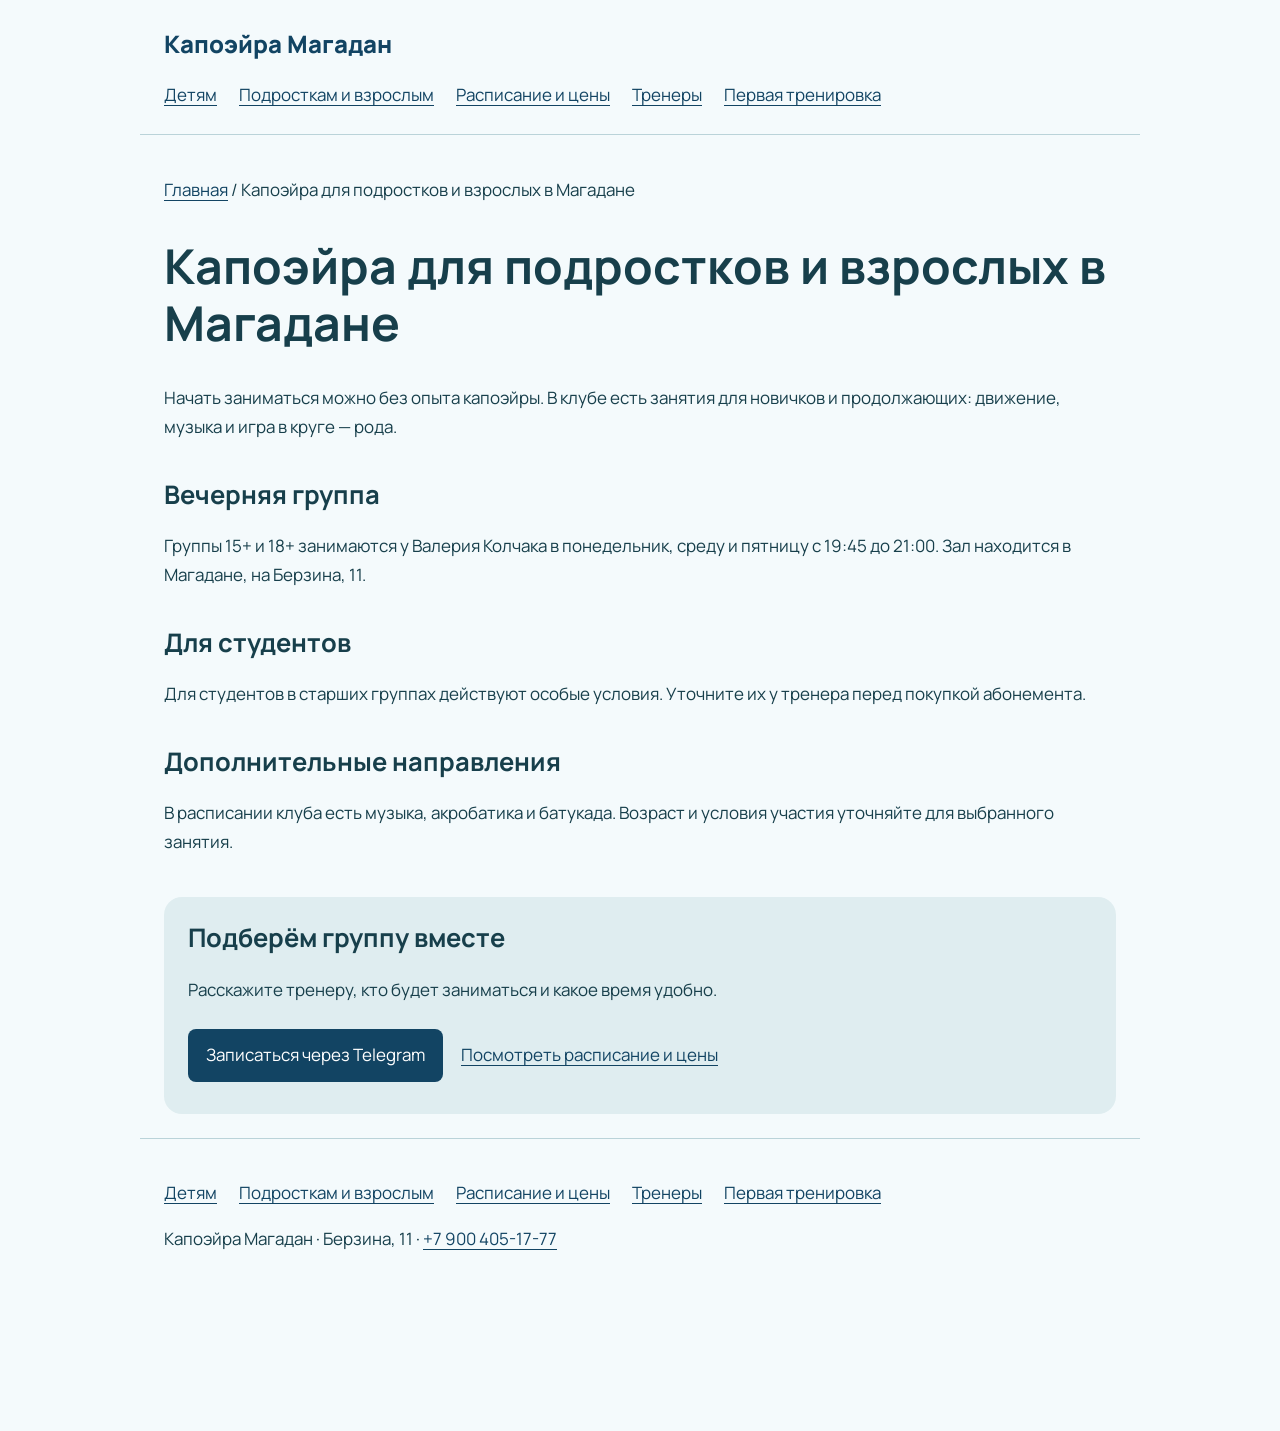
==== adults.html @ 8d90a92f "Add accessible club pages and search metadata" ====
<!doctype html><html lang="ru"><head><meta charset="utf-8"><meta name="viewport" content="width=device-width,initial-scale=1"><title>Капоэйра для подростков и взрослых в Магадане</title><meta name="description" content="Группы 15+ и 18+, занятия для новичков и продолжающих. Расписание и особые условия для студентов."><link rel="canonical" href="https://capoeira49.ru/adults.html"><meta property="og:type" content="website"><meta property="og:title" content="Капоэйра для подростков и взрослых в Магадане"><meta property="og:description" content="Группы 15+ и 18+, занятия для новичков и продолжающих. Расписание и особые условия для студентов."><meta property="og:url" content="https://capoeira49.ru/adults.html"><meta property="og:image" content="https://capoeira49.ru/assets/poster.jpg"><link rel="icon" href="/assets/logo.jpg"><link rel="stylesheet" href="/seo-pages.css"><script type="application/ld+json">[{"@context":"https://schema.org","@type":"SportsActivityLocation","@id":"https://capoeira49.ru/#club","name":"Капоэйра Магадан","url":"https://capoeira49.ru/","telephone":["+79004051777","+79140317853"],"address":{"@type":"PostalAddress","streetAddress":"ул. Берзина, 11","addressLocality":"Магадан","addressCountry":"RU"},"sameAs":["https://t.me/capoeira_magadan"]},{"@context":"https://schema.org","@type":"BreadcrumbList","itemListElement":[{"@type":"ListItem","position":1,"name":"Капоэйра Магадан","item":"https://capoeira49.ru/"},{"@type":"ListItem","position":2,"name":"Капоэйра для подростков и взрослых в Магадане","item":"https://capoeira49.ru/adults.html"}]}]</script><style id="capoeira-dewiar-layout">/* Keep the vendor iframe inside its container and visible mobile viewport. */
#Dewiar_AI #emulator {display:flex;flex-direction:column;box-sizing:border-box;width:min(360px,calc(100vw - 24px));height:min(600px,calc(100dvh - 24px));max-height:calc(100dvh - 24px);}
#Dewiar_AI #emulator .em_menu {flex:0 0 36px;}
#Dewiar_AI #emulator iframe {width:100%;height:0;min-height:0;flex:1 1 auto;margin:0;float:none;clear:none;}
@media (max-width:600px) {
 #Dewiar_AI #emulator {left:12px!important;right:auto!important;top:var(--capoeira-chat-top,12px)!important;bottom:auto!important;width:calc(100vw - 24px)!important;height:var(--capoeira-chat-height,calc(100dvh - 24px))!important;max-height:var(--capoeira-chat-height,calc(100dvh - 24px))!important;}
}

/* Reserve the footer controls and keep the chat above the journey scene. */
#Dewiar_AI #emulator{z-index:100;max-width:calc(100vw - 24px)}
#Dewiar_AI #emulator iframe{margin-top:0!important}
@media(max-width:600px),(max-height:500px){
 #Dewiar_AI #emulator{left:12px!important;right:auto!important;top:var(--capoeira-chat-top,12px)!important;bottom:auto!important;width:calc(100vw - 24px)!important;height:var(--capoeira-chat-height,calc(100dvh - 24px))!important;max-height:var(--capoeira-chat-height,calc(100dvh - 24px))!important;}
}

#Dewiar_AI{bottom:92px!important;right:18px!important;z-index:40!important}#Dewiar_AI .priv{display:none!important}body.assistant-open #enclkD{display:none!important}#Dewiar_AI #emulator{z-index:100!important;display:flex!important}#Dewiar_AI #emulator iframe{height:0!important;flex:1 1 auto!important;min-height:0!important;margin:0!important}body.assistant-open .journey-player{display:none}

/* Visible explanation for the AI launcher, inside its clickable target. */
#Dewiar_AI #enclkD::before{content:"ИИ-помощник";position:absolute;right:58px;bottom:20px;width:184px;padding:10px 12px 24px;background:#124463;color:#fff;border-radius:8px;box-shadow:0 3px 12px #082b4033;font:700 14px/1.3 Manrope,Arial,sans-serif;text-align:left;white-space:nowrap}
#Dewiar_AI #enclkD::after{content:"Расписание, цены и запись";position:absolute;right:58px;bottom:26px;width:184px;padding:0 12px;color:#e2f1f8;font:11px/1.3 Manrope,Arial,sans-serif;text-align:left;white-space:nowrap}
@media(max-width:360px){#Dewiar_AI #enclkD::before,#Dewiar_AI #enclkD::after{width:165px}#Dewiar_AI #enclkD::after{font-size:10px}}
</style></head><body><header><a class="brand" href="/">Капоэйра Магадан</a><nav aria-label="Разделы клуба"><a href="/children.html">Детям</a><a href="/adults.html">Подросткам и взрослым</a><a href="/schedule.html">Расписание и цены</a><a href="/coaches.html">Тренеры</a><a href="/contacts.html">Первая тренировка</a></nav></header><main><p><a href="/">Главная</a> / Капоэйра для подростков и взрослых в Магадане</p><h1>Капоэйра для подростков и взрослых в Магадане</h1><p>Начать заниматься можно без опыта капоэйры. В клубе есть занятия для новичков и продолжающих: движение, музыка и игра в круге — рода.</p><h2>Вечерняя группа</h2><p>Группы 15+ и 18+ занимаются у Валерия Колчака в понедельник, среду и пятницу с 19:45 до 21:00. Зал находится в Магадане, на Берзина, 11.</p><h2>Для студентов</h2><p>Для студентов в старших группах действуют особые условия. Уточните их у тренера перед покупкой абонемента.</p><h2>Дополнительные направления</h2><p>В расписании клуба есть музыка, акробатика и батукада. Возраст и условия участия уточняйте для выбранного занятия.</p><aside class="cta"><h2>Подберём группу вместе</h2><p>Расскажите тренеру, кто будет заниматься и какое время удобно.</p><a class="button" href="https://t.me/GrantMestre_bot">Записаться через Telegram</a><a href="/schedule.html">Посмотреть расписание и цены</a></aside></main><footer><nav aria-label="Полезные страницы"><a href="/children.html">Детям</a><a href="/adults.html">Подросткам и взрослым</a><a href="/schedule.html">Расписание и цены</a><a href="/coaches.html">Тренеры</a><a href="/contacts.html">Первая тренировка</a></nav><p>Капоэйра Магадан · Берзина, 11 · <a href="tel:+79004051777">+7 900 405-17-77</a></p></footer><div id="Dewiar_AI"></div><script src="https://dewiar.com/dew_ai/widget/widget.js" type="text/javascript"></script><script type="text/javascript">wrgsv.init("Dewiar_AI","122755",1791521339);</script>
<script>(() => {
 'use strict';
 let pending=false;
 const update=()=>{
  pending=false;
  const viewport=window.visualViewport;
  const height=viewport?viewport.height:window.innerHeight;
  const top=viewport?viewport.offsetTop:0;
  document.documentElement.style.setProperty('--capoeira-chat-height',Math.max(1,height-24)+'px');
  document.documentElement.style.setProperty('--capoeira-chat-top',(top+12)+'px');
 };
 const schedule=()=>{if(!pending){pending=true;requestAnimationFrame(update);}};
 window.addEventListener('resize',schedule,{passive:true});
 window.addEventListener('orientationchange',schedule,{passive:true});
 window.visualViewport?.addEventListener('resize',schedule,{passive:true});
 window.visualViewport?.addEventListener('scroll',schedule,{passive:true});
 update();
})();

(()=>{const host=document.getElementById('Dewiar_AI');if(!host)return;const update=()=>{const open=!!host.querySelector('#emulator');document.body.classList.toggle('assistant-open',open);const trigger=host.querySelector('#enclkD');if(trigger){trigger.setAttribute('role','button');trigger.setAttribute('tabindex','0');trigger.setAttribute('aria-label','ИИ-помощник: расписание, цены и запись');trigger.setAttribute('aria-expanded',String(open));if(!trigger.dataset.keyboardReady){trigger.dataset.keyboardReady='1';trigger.addEventListener('keydown',e=>{if(e.key==='Enter'||e.key===' '){e.preventDefault();trigger.click();}});}}const frame=host.querySelector('iframe');if(frame)frame.title='Чат помощника Капоэйра Магадан';const close=host.querySelector('.em_close');if(close){close.setAttribute('role','button');close.setAttribute('tabindex','0');close.setAttribute('aria-label','Закрыть помощника');if(!close.dataset.keyboardReady){close.dataset.keyboardReady='1';close.addEventListener('keydown',e=>{if(e.key==='Enter'||e.key===' '){e.preventDefault();close.click();}});}}};new MutationObserver(update).observe(host,{childList:true,subtree:true});update();})();
</script>
</body></html>
---- seo-pages.css ----
@font-face{font-family:Manrope;src:url('/assets/fonts/manrope.ttf') format('truetype');font-display:swap}*{box-sizing:border-box}body{margin:0;background:#f4fafc;color:#173f4b;font:17px/1.7 Manrope,system-ui,sans-serif}header,main,footer{max-width:1000px;margin:auto;padding:24px}header{border-bottom:1px solid #bad3d9}.brand{font-size:24px;font-weight:800;text-decoration:none}nav{display:flex;flex-wrap:wrap;gap:10px 22px;margin-top:16px}a{color:#124463;text-underline-offset:4px}a:focus-visible{outline:3px solid #d78725;outline-offset:4px}h1{font-size:clamp(30px,5vw,48px);line-height:1.2}h2{line-height:1.3;margin-top:36px}main img{display:block;width:240px;max-width:100%;height:auto;border-radius:12px}table{border-collapse:collapse;width:100%;min-width:560px}th,td{text-align:left;vertical-align:top;padding:12px;border-bottom:1px solid #bad3d9}.table-wrap{overflow-x:auto}.schedule{padding-left:22px}.schedule li{margin:8px 0}.cta{padding:24px;background:#dfedf0;border-radius:18px;margin-top:40px}.cta h2{margin-top:0}.button{display:inline-block;padding:12px 18px;margin:8px 18px 8px 0;background:#124463;color:white;border-radius:8px;text-decoration:none}footer{padding-bottom:160px;border-top:1px solid #bad3d9}@media(max-width:600px){header,main,footer{padding:18px}body{font-size:16px}nav{gap:12px}h1{overflow-wrap:break-word}}
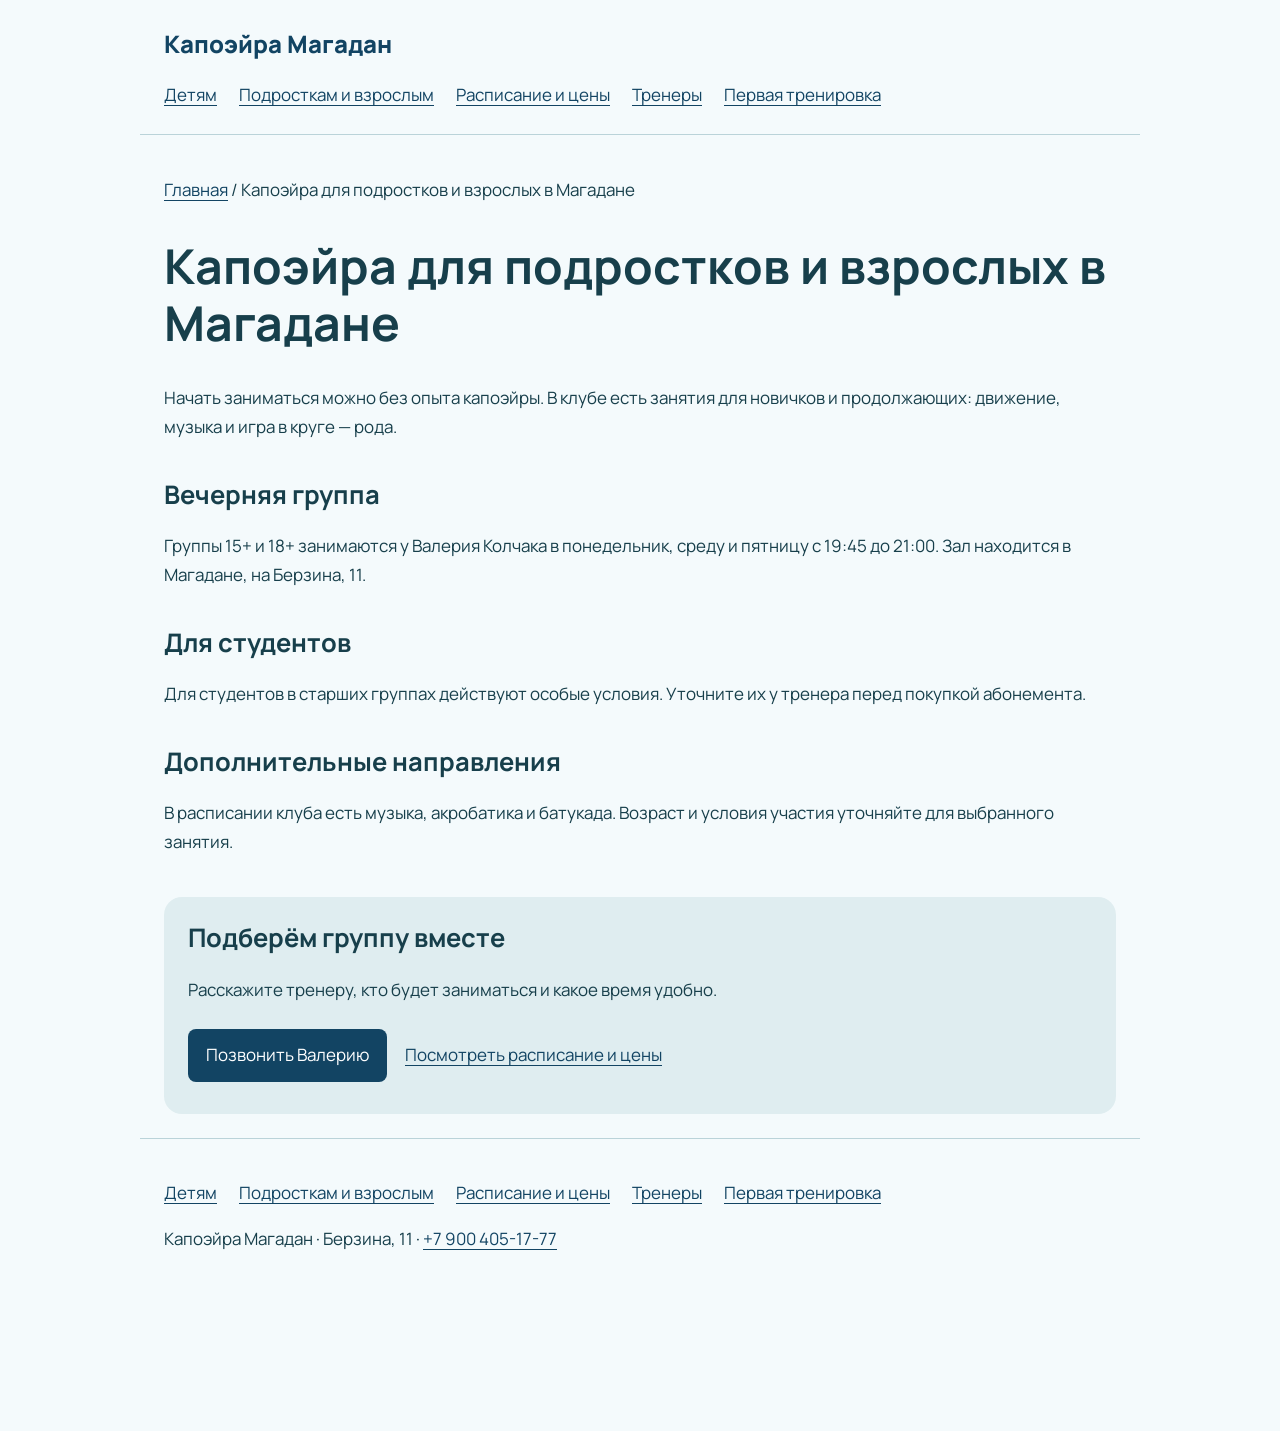
==== commit 0450c086: "Remove unavailable Telegram bot references" ====
--- a/adults.html
+++ b/adults.html
@@ -1,4 +1,4 @@
-<!doctype html><html lang="ru"><head><meta charset="utf-8"><meta name="viewport" content="width=device-width,initial-scale=1"><title>Капоэйра для подростков и взрослых в Магадане</title><meta name="description" content="Группы 15+ и 18+, занятия для новичков и продолжающих. Расписание и особые условия для студентов."><link rel="canonical" href="https://capoeira49.ru/adults.html"><meta property="og:type" content="website"><meta property="og:title" content="Капоэйра для подростков и взрослых в Магадане"><meta property="og:description" content="Группы 15+ и 18+, занятия для новичков и продолжающих. Расписание и особые условия для студентов."><meta property="og:url" content="https://capoeira49.ru/adults.html"><meta property="og:image" content="https://capoeira49.ru/assets/poster.jpg"><link rel="icon" href="/assets/logo.jpg"><link rel="stylesheet" href="/seo-pages.css"><script type="application/ld+json">[{"@context":"https://schema.org","@type":"SportsActivityLocation","@id":"https://capoeira49.ru/#club","name":"Капоэйра Магадан","url":"https://capoeira49.ru/","telephone":["+79004051777","+79140317853"],"address":{"@type":"PostalAddress","streetAddress":"ул. Берзина, 11","addressLocality":"Магадан","addressCountry":"RU"},"sameAs":["https://t.me/capoeira_magadan"]},{"@context":"https://schema.org","@type":"BreadcrumbList","itemListElement":[{"@type":"ListItem","position":1,"name":"Капоэйра Магадан","item":"https://capoeira49.ru/"},{"@type":"ListItem","position":2,"name":"Капоэйра для подростков и взрослых в Магадане","item":"https://capoeira49.ru/adults.html"}]}]</script><style id="capoeira-dewiar-layout">/* Keep the vendor iframe inside its container and visible mobile viewport. */
+<!doctype html><html lang="ru"><head><meta charset="utf-8"><meta name="viewport" content="width=device-width,initial-scale=1"><title>Капоэйра для подростков и взрослых в Магадане</title><meta name="description" content="Группы 15+ и 18+, занятия для новичков и продолжающих. Расписание и особые условия для студентов."><link rel="canonical" href="https://capoeira49.ru/adults.html"><meta property="og:type" content="website"><meta property="og:title" content="Капоэйра для подростков и взрослых в Магадане"><meta property="og:description" content="Группы 15+ и 18+, занятия для новичков и продолжающих. Расписание и особые условия для студентов."><meta property="og:url" content="https://capoeira49.ru/adults.html"><meta property="og:image" content="https://capoeira49.ru/assets/poster.jpg"><link rel="icon" href="/assets/logo.jpg"><link rel="stylesheet" href="/seo-pages.css"><script type="application/ld+json">[{"@context":"https://schema.org","@type":"SportsActivityLocation","@id":"https://capoeira49.ru/#club","name":"Капоэйра Магадан","url":"https://capoeira49.ru/","telephone":["+79004051777","+79248522555"],"address":{"@type":"PostalAddress","streetAddress":"ул. Берзина, 11","addressLocality":"Магадан","addressCountry":"RU"},"sameAs":["https://t.me/capoeira_magadan"]},{"@context":"https://schema.org","@type":"BreadcrumbList","itemListElement":[{"@type":"ListItem","position":1,"name":"Капоэйра Магадан","item":"https://capoeira49.ru/"},{"@type":"ListItem","position":2,"name":"Капоэйра для подростков и взрослых в Магадане","item":"https://capoeira49.ru/adults.html"}]}]</script><style id="capoeira-dewiar-layout">/* Keep the vendor iframe inside its container and visible mobile viewport. */
 #Dewiar_AI #emulator {display:flex;flex-direction:column;box-sizing:border-box;width:min(360px,calc(100vw - 24px));height:min(600px,calc(100dvh - 24px));max-height:calc(100dvh - 24px);}
 #Dewiar_AI #emulator .em_menu {flex:0 0 36px;}
 #Dewiar_AI #emulator iframe {width:100%;height:0;min-height:0;flex:1 1 auto;margin:0;float:none;clear:none;}
@@ -19,7 +19,7 @@
 #Dewiar_AI #enclkD::before{content:"ИИ-помощник";position:absolute;right:58px;bottom:20px;width:184px;padding:10px 12px 24px;background:#124463;color:#fff;border-radius:8px;box-shadow:0 3px 12px #082b4033;font:700 14px/1.3 Manrope,Arial,sans-serif;text-align:left;white-space:nowrap}
 #Dewiar_AI #enclkD::after{content:"Расписание, цены и запись";position:absolute;right:58px;bottom:26px;width:184px;padding:0 12px;color:#e2f1f8;font:11px/1.3 Manrope,Arial,sans-serif;text-align:left;white-space:nowrap}
 @media(max-width:360px){#Dewiar_AI #enclkD::before,#Dewiar_AI #enclkD::after{width:165px}#Dewiar_AI #enclkD::after{font-size:10px}}
-</style></head><body><header><a class="brand" href="/">Капоэйра Магадан</a><nav aria-label="Разделы клуба"><a href="/children.html">Детям</a><a href="/adults.html">Подросткам и взрослым</a><a href="/schedule.html">Расписание и цены</a><a href="/coaches.html">Тренеры</a><a href="/contacts.html">Первая тренировка</a></nav></header><main><p><a href="/">Главная</a> / Капоэйра для подростков и взрослых в Магадане</p><h1>Капоэйра для подростков и взрослых в Магадане</h1><p>Начать заниматься можно без опыта капоэйры. В клубе есть занятия для новичков и продолжающих: движение, музыка и игра в круге — рода.</p><h2>Вечерняя группа</h2><p>Группы 15+ и 18+ занимаются у Валерия Колчака в понедельник, среду и пятницу с 19:45 до 21:00. Зал находится в Магадане, на Берзина, 11.</p><h2>Для студентов</h2><p>Для студентов в старших группах действуют особые условия. Уточните их у тренера перед покупкой абонемента.</p><h2>Дополнительные направления</h2><p>В расписании клуба есть музыка, акробатика и батукада. Возраст и условия участия уточняйте для выбранного занятия.</p><aside class="cta"><h2>Подберём группу вместе</h2><p>Расскажите тренеру, кто будет заниматься и какое время удобно.</p><a class="button" href="https://t.me/GrantMestre_bot">Записаться через Telegram</a><a href="/schedule.html">Посмотреть расписание и цены</a></aside></main><footer><nav aria-label="Полезные страницы"><a href="/children.html">Детям</a><a href="/adults.html">Подросткам и взрослым</a><a href="/schedule.html">Расписание и цены</a><a href="/coaches.html">Тренеры</a><a href="/contacts.html">Первая тренировка</a></nav><p>Капоэйра Магадан · Берзина, 11 · <a href="tel:+79004051777">+7 900 405-17-77</a></p></footer><div id="Dewiar_AI"></div><script src="https://dewiar.com/dew_ai/widget/widget.js" type="text/javascript"></script><script type="text/javascript">wrgsv.init("Dewiar_AI","122755",1791521339);</script>
+</style></head><body><header><a class="brand" href="/">Капоэйра Магадан</a><nav aria-label="Разделы клуба"><a href="/children.html">Детям</a><a href="/adults.html">Подросткам и взрослым</a><a href="/schedule.html">Расписание и цены</a><a href="/coaches.html">Тренеры</a><a href="/contacts.html">Первая тренировка</a></nav></header><main><p><a href="/">Главная</a> / Капоэйра для подростков и взрослых в Магадане</p><h1>Капоэйра для подростков и взрослых в Магадане</h1><p>Начать заниматься можно без опыта капоэйры. В клубе есть занятия для новичков и продолжающих: движение, музыка и игра в круге — рода.</p><h2>Вечерняя группа</h2><p>Группы 15+ и 18+ занимаются у Валерия Колчака в понедельник, среду и пятницу с 19:45 до 21:00. Зал находится в Магадане, на Берзина, 11.</p><h2>Для студентов</h2><p>Для студентов в старших группах действуют особые условия. Уточните их у тренера перед покупкой абонемента.</p><h2>Дополнительные направления</h2><p>В расписании клуба есть музыка, акробатика и батукада. Возраст и условия участия уточняйте для выбранного занятия.</p><aside class="cta"><h2>Подберём группу вместе</h2><p>Расскажите тренеру, кто будет заниматься и какое время удобно.</p><a class="button" href="tel:+79248522555">Позвонить Валерию</a><a href="/schedule.html">Посмотреть расписание и цены</a></aside></main><footer><nav aria-label="Полезные страницы"><a href="/children.html">Детям</a><a href="/adults.html">Подросткам и взрослым</a><a href="/schedule.html">Расписание и цены</a><a href="/coaches.html">Тренеры</a><a href="/contacts.html">Первая тренировка</a></nav><p>Капоэйра Магадан · Берзина, 11 · <a href="tel:+79004051777">+7 900 405-17-77</a></p></footer><div id="Dewiar_AI"></div><script src="https://dewiar.com/dew_ai/widget/widget.js" type="text/javascript"></script><script type="text/javascript">wrgsv.init("Dewiar_AI","122755",1791521339);</script>
 <script>(() => {
  'use strict';
  let pending=false;
--- a/seo-pages.css
+++ b/seo-pages.css
@@ -1 +1,2 @@
 @font-face{font-family:Manrope;src:url('/assets/fonts/manrope.ttf') format('truetype');font-display:swap}*{box-sizing:border-box}body{margin:0;background:#f4fafc;color:#173f4b;font:17px/1.7 Manrope,system-ui,sans-serif}header,main,footer{max-width:1000px;margin:auto;padding:24px}header{border-bottom:1px solid #bad3d9}.brand{font-size:24px;font-weight:800;text-decoration:none}nav{display:flex;flex-wrap:wrap;gap:10px 22px;margin-top:16px}a{color:#124463;text-underline-offset:4px}a:focus-visible{outline:3px solid #d78725;outline-offset:4px}h1{font-size:clamp(30px,5vw,48px);line-height:1.2}h2{line-height:1.3;margin-top:36px}main img{display:block;width:240px;max-width:100%;height:auto;border-radius:12px}table{border-collapse:collapse;width:100%;min-width:560px}th,td{text-align:left;vertical-align:top;padding:12px;border-bottom:1px solid #bad3d9}.table-wrap{overflow-x:auto}.schedule{padding-left:22px}.schedule li{margin:8px 0}.cta{padding:24px;background:#dfedf0;border-radius:18px;margin-top:40px}.cta h2{margin-top:0}.button{display:inline-block;padding:12px 18px;margin:8px 18px 8px 0;background:#124463;color:white;border-radius:8px;text-decoration:none}footer{padding-bottom:160px;border-top:1px solid #bad3d9}@media(max-width:600px){header,main,footer{padding:18px}body{font-size:16px}nav{gap:12px}h1{overflow-wrap:break-word}}
+#Dewiar_AI #enclkD{overflow:visible!important}
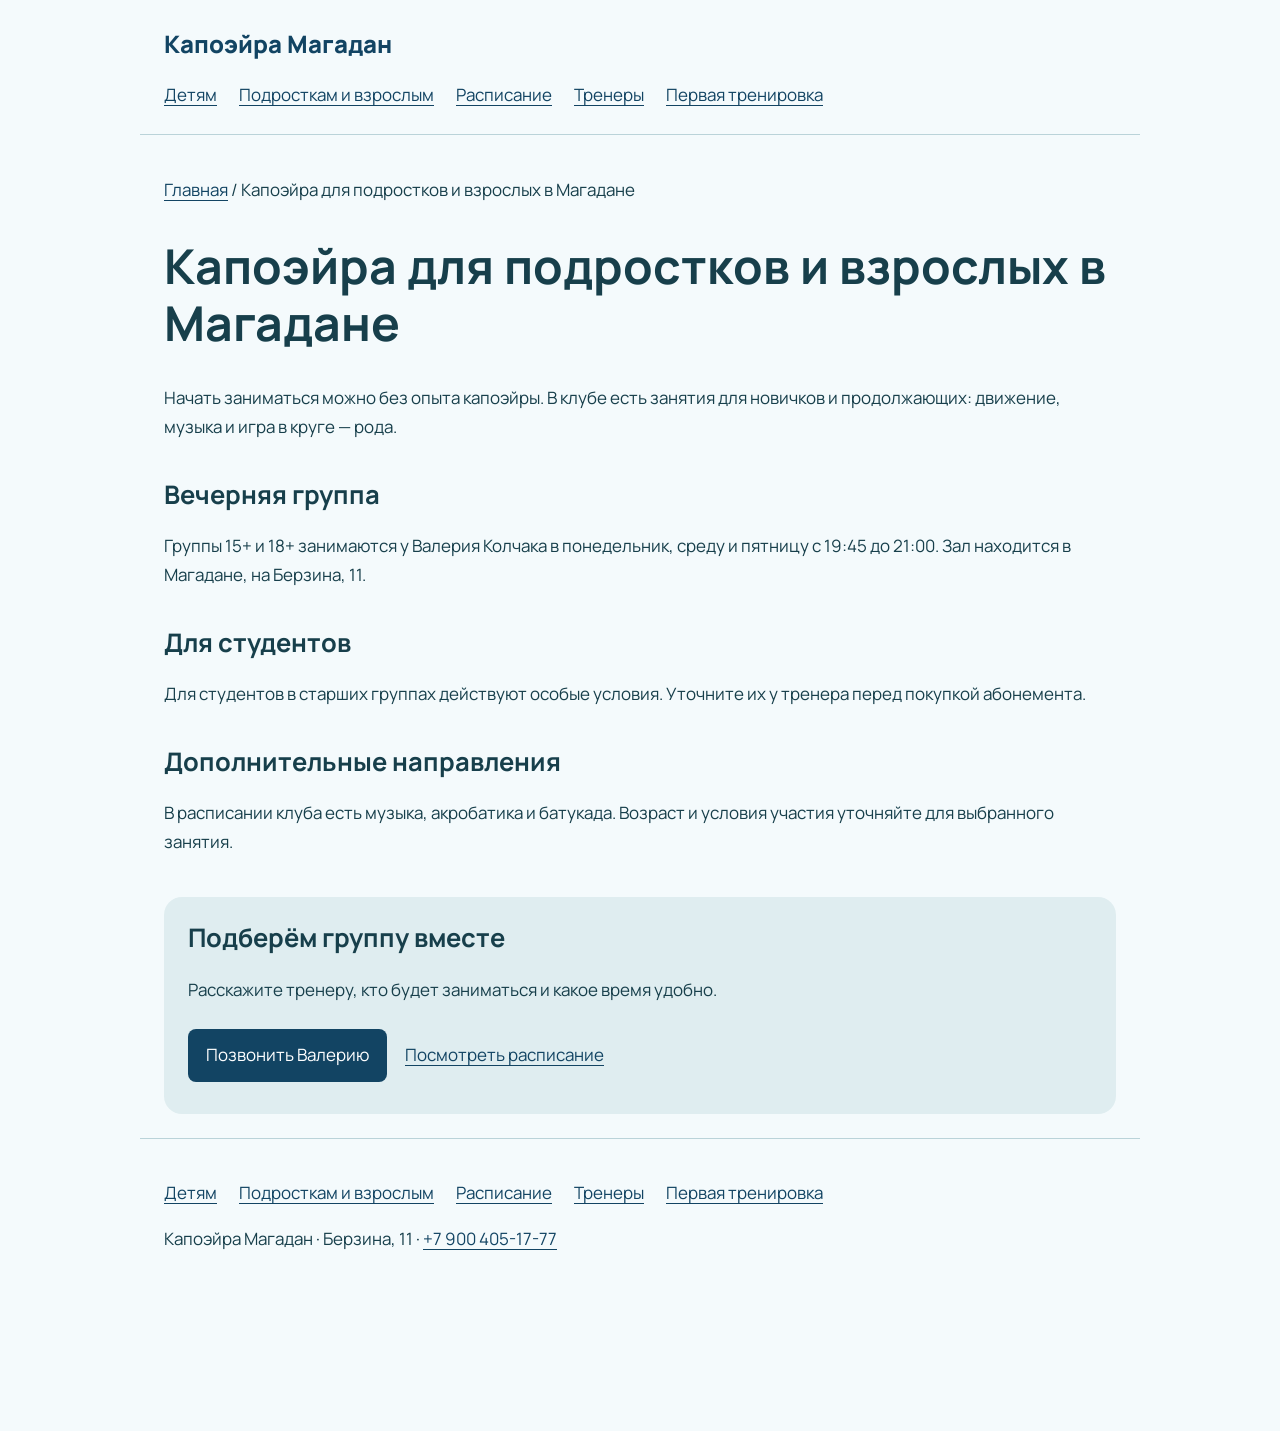
==== commit 8731a5e2: "Hide public pricing and direct visitors to trainer Temporarily replace public tariff amounts with co" ====
--- a/adults.html
+++ b/adults.html
@@ -19,7 +19,7 @@
 #Dewiar_AI #enclkD::before{content:"ИИ-помощник";position:absolute;right:58px;bottom:20px;width:184px;padding:10px 12px 24px;background:#124463;color:#fff;border-radius:8px;box-shadow:0 3px 12px #082b4033;font:700 14px/1.3 Manrope,Arial,sans-serif;text-align:left;white-space:nowrap}
 #Dewiar_AI #enclkD::after{content:"Расписание, цены и запись";position:absolute;right:58px;bottom:26px;width:184px;padding:0 12px;color:#e2f1f8;font:11px/1.3 Manrope,Arial,sans-serif;text-align:left;white-space:nowrap}
 @media(max-width:360px){#Dewiar_AI #enclkD::before,#Dewiar_AI #enclkD::after{width:165px}#Dewiar_AI #enclkD::after{font-size:10px}}
-</style></head><body><header><a class="brand" href="/">Капоэйра Магадан</a><nav aria-label="Разделы клуба"><a href="/children.html">Детям</a><a href="/adults.html">Подросткам и взрослым</a><a href="/schedule.html">Расписание и цены</a><a href="/coaches.html">Тренеры</a><a href="/contacts.html">Первая тренировка</a></nav></header><main><p><a href="/">Главная</a> / Капоэйра для подростков и взрослых в Магадане</p><h1>Капоэйра для подростков и взрослых в Магадане</h1><p>Начать заниматься можно без опыта капоэйры. В клубе есть занятия для новичков и продолжающих: движение, музыка и игра в круге — рода.</p><h2>Вечерняя группа</h2><p>Группы 15+ и 18+ занимаются у Валерия Колчака в понедельник, среду и пятницу с 19:45 до 21:00. Зал находится в Магадане, на Берзина, 11.</p><h2>Для студентов</h2><p>Для студентов в старших группах действуют особые условия. Уточните их у тренера перед покупкой абонемента.</p><h2>Дополнительные направления</h2><p>В расписании клуба есть музыка, акробатика и батукада. Возраст и условия участия уточняйте для выбранного занятия.</p><aside class="cta"><h2>Подберём группу вместе</h2><p>Расскажите тренеру, кто будет заниматься и какое время удобно.</p><a class="button" href="tel:+79248522555">Позвонить Валерию</a><a href="/schedule.html">Посмотреть расписание и цены</a></aside></main><footer><nav aria-label="Полезные страницы"><a href="/children.html">Детям</a><a href="/adults.html">Подросткам и взрослым</a><a href="/schedule.html">Расписание и цены</a><a href="/coaches.html">Тренеры</a><a href="/contacts.html">Первая тренировка</a></nav><p>Капоэйра Магадан · Берзина, 11 · <a href="tel:+79004051777">+7 900 405-17-77</a></p></footer><div id="Dewiar_AI"></div><script src="https://dewiar.com/dew_ai/widget/widget.js" type="text/javascript"></script><script type="text/javascript">wrgsv.init("Dewiar_AI","122755",1791521339);</script>
+</style></head><body><header><a class="brand" href="/">Капоэйра Магадан</a><nav aria-label="Разделы клуба"><a href="/children.html">Детям</a><a href="/adults.html">Подросткам и взрослым</a><a href="/schedule.html">Расписание</a><a href="/coaches.html">Тренеры</a><a href="/contacts.html">Первая тренировка</a></nav></header><main><p><a href="/">Главная</a> / Капоэйра для подростков и взрослых в Магадане</p><h1>Капоэйра для подростков и взрослых в Магадане</h1><p>Начать заниматься можно без опыта капоэйры. В клубе есть занятия для новичков и продолжающих: движение, музыка и игра в круге — рода.</p><h2>Вечерняя группа</h2><p>Группы 15+ и 18+ занимаются у Валерия Колчака в понедельник, среду и пятницу с 19:45 до 21:00. Зал находится в Магадане, на Берзина, 11.</p><h2>Для студентов</h2><p>Для студентов в старших группах действуют особые условия. Уточните их у тренера перед покупкой абонемента.</p><h2>Дополнительные направления</h2><p>В расписании клуба есть музыка, акробатика и батукада. Возраст и условия участия уточняйте для выбранного занятия.</p><aside class="cta"><h2>Подберём группу вместе</h2><p>Расскажите тренеру, кто будет заниматься и какое время удобно.</p><a class="button" href="tel:+79248522555">Позвонить Валерию</a><a href="/schedule.html">Посмотреть расписание</a></aside></main><footer><nav aria-label="Полезные страницы"><a href="/children.html">Детям</a><a href="/adults.html">Подросткам и взрослым</a><a href="/schedule.html">Расписание</a><a href="/coaches.html">Тренеры</a><a href="/contacts.html">Первая тренировка</a></nav><p>Капоэйра Магадан · Берзина, 11 · <a href="tel:+79004051777">+7 900 405-17-77</a></p></footer><div id="Dewiar_AI"></div><script src="https://dewiar.com/dew_ai/widget/widget.js" type="text/javascript"></script><script type="text/javascript">wrgsv.init("Dewiar_AI","122755",1791521339);</script>
 <script>(() => {
  'use strict';
  let pending=false;
@@ -39,6 +39,6 @@
  update();
 })();
 
-(()=>{const host=document.getElementById('Dewiar_AI');if(!host)return;const update=()=>{const open=!!host.querySelector('#emulator');document.body.classList.toggle('assistant-open',open);const trigger=host.querySelector('#enclkD');if(trigger){trigger.setAttribute('role','button');trigger.setAttribute('tabindex','0');trigger.setAttribute('aria-label','ИИ-помощник: расписание, цены и запись');trigger.setAttribute('aria-expanded',String(open));if(!trigger.dataset.keyboardReady){trigger.dataset.keyboardReady='1';trigger.addEventListener('keydown',e=>{if(e.key==='Enter'||e.key===' '){e.preventDefault();trigger.click();}});}}const frame=host.querySelector('iframe');if(frame)frame.title='Чат помощника Капоэйра Магадан';const close=host.querySelector('.em_close');if(close){close.setAttribute('role','button');close.setAttribute('tabindex','0');close.setAttribute('aria-label','Закрыть помощника');if(!close.dataset.keyboardReady){close.dataset.keyboardReady='1';close.addEventListener('keydown',e=>{if(e.key==='Enter'||e.key===' '){e.preventDefault();close.click();}});}}};new MutationObserver(update).observe(host,{childList:true,subtree:true});update();})();
+(()=>{const host=document.getElementById('Dewiar_AI');if(!host)return;const update=()=>{const open=!!host.querySelector('#emulator');document.body.classList.toggle('assistant-open',open);const trigger=host.querySelector('#enclkD');if(trigger){trigger.setAttribute('role','button');trigger.setAttribute('tabindex','0');trigger.setAttribute('aria-label','ИИ-помощник: расписание, группы и запись');trigger.setAttribute('aria-expanded',String(open));if(!trigger.dataset.keyboardReady){trigger.dataset.keyboardReady='1';trigger.addEventListener('keydown',e=>{if(e.key==='Enter'||e.key===' '){e.preventDefault();trigger.click();}});}}const frame=host.querySelector('iframe');if(frame)frame.title='Чат помощника Капоэйра Магадан';const close=host.querySelector('.em_close');if(close){close.setAttribute('role','button');close.setAttribute('tabindex','0');close.setAttribute('aria-label','Закрыть помощника');if(!close.dataset.keyboardReady){close.dataset.keyboardReady='1';close.addEventListener('keydown',e=>{if(e.key==='Enter'||e.key===' '){e.preventDefault();close.click();}});}}};new MutationObserver(update).observe(host,{childList:true,subtree:true});update();})();
 </script>
 </body></html>
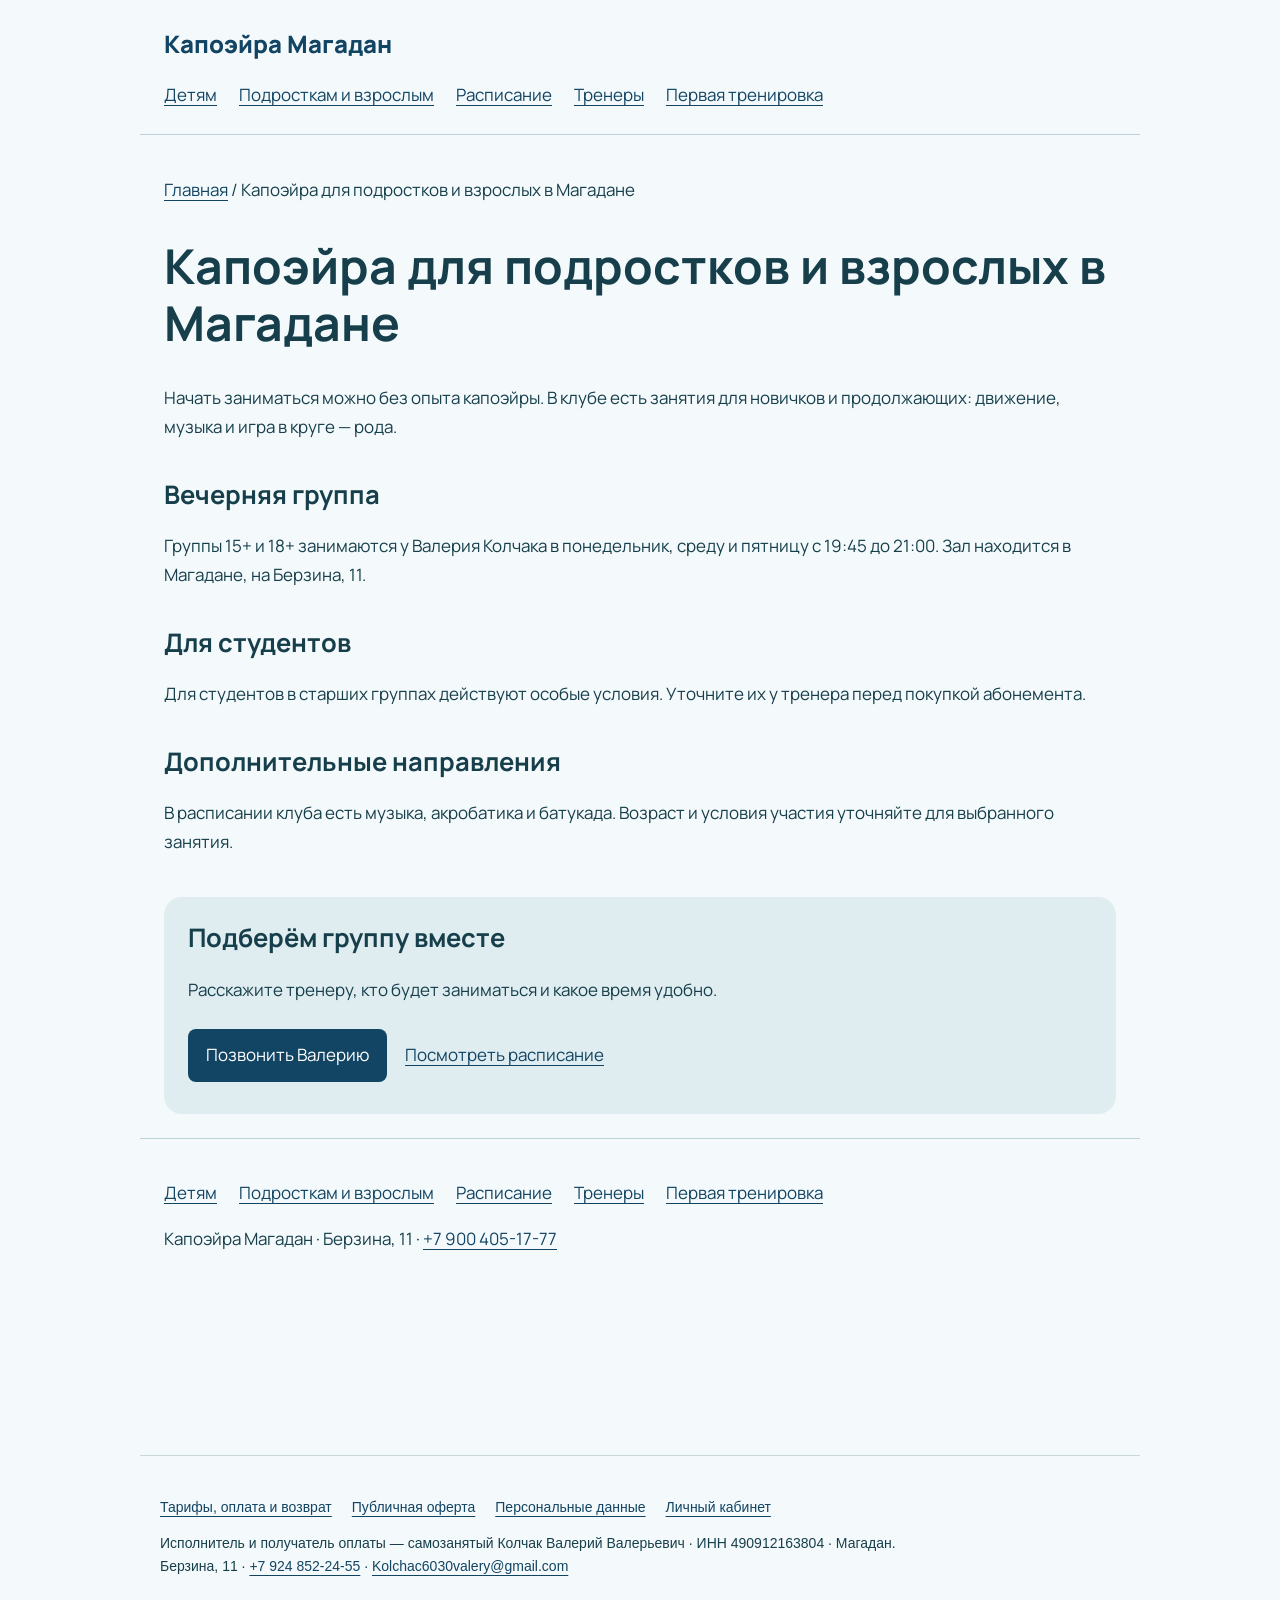
==== commit 1e7d2f27: "Опубликовать оферту, тарифы и условия для подключения Robokassa" ====
--- a/adults.html
+++ b/adults.html
@@ -1,4 +1,4 @@
-<!doctype html><html lang="ru"><head><meta charset="utf-8"><meta name="viewport" content="width=device-width,initial-scale=1"><title>Капоэйра для подростков и взрослых в Магадане</title><meta name="description" content="Группы 15+ и 18+, занятия для новичков и продолжающих. Расписание и особые условия для студентов."><link rel="canonical" href="https://capoeira49.ru/adults.html"><meta property="og:type" content="website"><meta property="og:title" content="Капоэйра для подростков и взрослых в Магадане"><meta property="og:description" content="Группы 15+ и 18+, занятия для новичков и продолжающих. Расписание и особые условия для студентов."><meta property="og:url" content="https://capoeira49.ru/adults.html"><meta property="og:image" content="https://capoeira49.ru/assets/poster.jpg"><link rel="icon" href="/assets/logo.jpg"><link rel="stylesheet" href="/seo-pages.css"><script type="application/ld+json">[{"@context":"https://schema.org","@type":"SportsActivityLocation","@id":"https://capoeira49.ru/#club","name":"Капоэйра Магадан","url":"https://capoeira49.ru/","telephone":["+79004051777","+79248522555"],"address":{"@type":"PostalAddress","streetAddress":"ул. Берзина, 11","addressLocality":"Магадан","addressCountry":"RU"},"sameAs":["https://t.me/capoeira_magadan"]},{"@context":"https://schema.org","@type":"BreadcrumbList","itemListElement":[{"@type":"ListItem","position":1,"name":"Капоэйра Магадан","item":"https://capoeira49.ru/"},{"@type":"ListItem","position":2,"name":"Капоэйра для подростков и взрослых в Магадане","item":"https://capoeira49.ru/adults.html"}]}]</script><style id="capoeira-dewiar-layout">/* Keep the vendor iframe inside its container and visible mobile viewport. */
+<!doctype html><html lang="ru"><head><meta charset="utf-8"><meta name="viewport" content="width=device-width,initial-scale=1"><title>Капоэйра для подростков и взрослых в Магадане</title><meta name="description" content="Группы 15+ и 18+, занятия для новичков и продолжающих. Расписание и особые условия для студентов."><link rel="canonical" href="https://capoeira49.ru/adults.html"><meta property="og:type" content="website"><meta property="og:title" content="Капоэйра для подростков и взрослых в Магадане"><meta property="og:description" content="Группы 15+ и 18+, занятия для новичков и продолжающих. Расписание и особые условия для студентов."><meta property="og:url" content="https://capoeira49.ru/adults.html"><meta property="og:image" content="https://capoeira49.ru/assets/poster.jpg"><link rel="icon" href="/assets/logo.jpg"><link rel="stylesheet" href="/seo-pages.css"><script type="application/ld+json">[{"@context":"https://schema.org","@type":"SportsActivityLocation","@id":"https://capoeira49.ru/#club","name":"Капоэйра Магадан","url":"https://capoeira49.ru/","telephone":["+79004051777","+79248522455"],"address":{"@type":"PostalAddress","streetAddress":"ул. Берзина, 11","addressLocality":"Магадан","addressCountry":"RU"},"sameAs":["https://t.me/capoeira_magadan"]},{"@context":"https://schema.org","@type":"BreadcrumbList","itemListElement":[{"@type":"ListItem","position":1,"name":"Капоэйра Магадан","item":"https://capoeira49.ru/"},{"@type":"ListItem","position":2,"name":"Капоэйра для подростков и взрослых в Магадане","item":"https://capoeira49.ru/adults.html"}]}]</script><style id="capoeira-dewiar-layout">/* Keep the vendor iframe inside its container and visible mobile viewport. */
 #Dewiar_AI #emulator {display:flex;flex-direction:column;box-sizing:border-box;width:min(360px,calc(100vw - 24px));height:min(600px,calc(100dvh - 24px));max-height:calc(100dvh - 24px);}
 #Dewiar_AI #emulator .em_menu {flex:0 0 36px;}
 #Dewiar_AI #emulator iframe {width:100%;height:0;min-height:0;flex:1 1 auto;margin:0;float:none;clear:none;}
@@ -17,9 +17,9 @@
 
 /* Visible explanation for the AI launcher, inside its clickable target. */
 #Dewiar_AI #enclkD::before{content:"ИИ-помощник";position:absolute;right:58px;bottom:20px;width:184px;padding:10px 12px 24px;background:#124463;color:#fff;border-radius:8px;box-shadow:0 3px 12px #082b4033;font:700 14px/1.3 Manrope,Arial,sans-serif;text-align:left;white-space:nowrap}
-#Dewiar_AI #enclkD::after{content:"Расписание, цены и запись";position:absolute;right:58px;bottom:26px;width:184px;padding:0 12px;color:#e2f1f8;font:11px/1.3 Manrope,Arial,sans-serif;text-align:left;white-space:nowrap}
+#Dewiar_AI #enclkD::after{content:"Расписание, группы и запись";position:absolute;right:58px;bottom:26px;width:184px;padding:0 12px;color:#e2f1f8;font:11px/1.3 Manrope,Arial,sans-serif;text-align:left;white-space:nowrap}
 @media(max-width:360px){#Dewiar_AI #enclkD::before,#Dewiar_AI #enclkD::after{width:165px}#Dewiar_AI #enclkD::after{font-size:10px}}
-</style></head><body><header><a class="brand" href="/">Капоэйра Магадан</a><nav aria-label="Разделы клуба"><a href="/children.html">Детям</a><a href="/adults.html">Подросткам и взрослым</a><a href="/schedule.html">Расписание</a><a href="/coaches.html">Тренеры</a><a href="/contacts.html">Первая тренировка</a></nav></header><main><p><a href="/">Главная</a> / Капоэйра для подростков и взрослых в Магадане</p><h1>Капоэйра для подростков и взрослых в Магадане</h1><p>Начать заниматься можно без опыта капоэйры. В клубе есть занятия для новичков и продолжающих: движение, музыка и игра в круге — рода.</p><h2>Вечерняя группа</h2><p>Группы 15+ и 18+ занимаются у Валерия Колчака в понедельник, среду и пятницу с 19:45 до 21:00. Зал находится в Магадане, на Берзина, 11.</p><h2>Для студентов</h2><p>Для студентов в старших группах действуют особые условия. Уточните их у тренера перед покупкой абонемента.</p><h2>Дополнительные направления</h2><p>В расписании клуба есть музыка, акробатика и батукада. Возраст и условия участия уточняйте для выбранного занятия.</p><aside class="cta"><h2>Подберём группу вместе</h2><p>Расскажите тренеру, кто будет заниматься и какое время удобно.</p><a class="button" href="tel:+79248522555">Позвонить Валерию</a><a href="/schedule.html">Посмотреть расписание</a></aside></main><footer><nav aria-label="Полезные страницы"><a href="/children.html">Детям</a><a href="/adults.html">Подросткам и взрослым</a><a href="/schedule.html">Расписание</a><a href="/coaches.html">Тренеры</a><a href="/contacts.html">Первая тренировка</a></nav><p>Капоэйра Магадан · Берзина, 11 · <a href="tel:+79004051777">+7 900 405-17-77</a></p></footer><div id="Dewiar_AI"></div><script src="https://dewiar.com/dew_ai/widget/widget.js" type="text/javascript"></script><script type="text/javascript">wrgsv.init("Dewiar_AI","122755",1791521339);</script>
+</style><style>.legal-footer{padding:24px 20px;margin-top:24px;border-top:1px solid #cad7da;font:14px/1.6 Arial,sans-serif}.legal-links{display:flex;flex-wrap:wrap;gap:12px 20px}.legal-footer a{text-decoration:underline}.legal-seller{margin:14px 0 0;overflow-wrap:anywhere}.legal-text{max-width:920px;margin:auto;padding:24px 20px;font:17px/1.65 Arial,sans-serif;color:#124463}.legal-text h1{font-size:clamp(25px,5vw,38px)}.legal-text h2{font-size:23px;margin-top:32px}.legal-text p{white-space:pre-line}.legal-text a{text-decoration:underline}.legal-table{width:100%;border-collapse:collapse}.legal-table th,.legal-table td{padding:10px;text-align:left;border:1px solid #cad7da;white-space:normal}.legal-nav{display:flex;flex-wrap:wrap;gap:16px;padding-bottom:18px;border-bottom:1px solid #cad7da}.legal-note{padding:12px;background:#e2f1f8;border-radius:8px}</style></head><body><header><a class="brand" href="/">Капоэйра Магадан</a><nav aria-label="Разделы клуба"><a href="/children.html">Детям</a><a href="/adults.html">Подросткам и взрослым</a><a href="/schedule.html">Расписание</a><a href="/coaches.html">Тренеры</a><a href="/contacts.html">Первая тренировка</a></nav></header><main><p><a href="/">Главная</a> / Капоэйра для подростков и взрослых в Магадане</p><h1>Капоэйра для подростков и взрослых в Магадане</h1><p>Начать заниматься можно без опыта капоэйры. В клубе есть занятия для новичков и продолжающих: движение, музыка и игра в круге — рода.</p><h2>Вечерняя группа</h2><p>Группы 15+ и 18+ занимаются у Валерия Колчака в понедельник, среду и пятницу с 19:45 до 21:00. Зал находится в Магадане, на Берзина, 11.</p><h2>Для студентов</h2><p>Для студентов в старших группах действуют особые условия. Уточните их у тренера перед покупкой абонемента.</p><h2>Дополнительные направления</h2><p>В расписании клуба есть музыка, акробатика и батукада. Возраст и условия участия уточняйте для выбранного занятия.</p><aside class="cta"><h2>Подберём группу вместе</h2><p>Расскажите тренеру, кто будет заниматься и какое время удобно.</p><a class="button" href="tel:+79248522455">Позвонить Валерию</a><a href="/schedule.html">Посмотреть расписание</a></aside></main><footer><nav aria-label="Полезные страницы"><a href="/children.html">Детям</a><a href="/adults.html">Подросткам и взрослым</a><a href="/schedule.html">Расписание</a><a href="/coaches.html">Тренеры</a><a href="/contacts.html">Первая тренировка</a></nav><p>Капоэйра Магадан · Берзина, 11 · <a href="tel:+79004051777">+7 900 405-17-77</a></p></footer><div id="Dewiar_AI"></div><script src="https://dewiar.com/dew_ai/widget/widget.js" type="text/javascript"></script><script type="text/javascript">wrgsv.init("Dewiar_AI","122755",1791521339);</script>
 <script>(() => {
  'use strict';
  let pending=false;
@@ -41,4 +41,4 @@
 
 (()=>{const host=document.getElementById('Dewiar_AI');if(!host)return;const update=()=>{const open=!!host.querySelector('#emulator');document.body.classList.toggle('assistant-open',open);const trigger=host.querySelector('#enclkD');if(trigger){trigger.setAttribute('role','button');trigger.setAttribute('tabindex','0');trigger.setAttribute('aria-label','ИИ-помощник: расписание, группы и запись');trigger.setAttribute('aria-expanded',String(open));if(!trigger.dataset.keyboardReady){trigger.dataset.keyboardReady='1';trigger.addEventListener('keydown',e=>{if(e.key==='Enter'||e.key===' '){e.preventDefault();trigger.click();}});}}const frame=host.querySelector('iframe');if(frame)frame.title='Чат помощника Капоэйра Магадан';const close=host.querySelector('.em_close');if(close){close.setAttribute('role','button');close.setAttribute('tabindex','0');close.setAttribute('aria-label','Закрыть помощника');if(!close.dataset.keyboardReady){close.dataset.keyboardReady='1';close.addEventListener('keydown',e=>{if(e.key==='Enter'||e.key===' '){e.preventDefault();close.click();}});}}};new MutationObserver(update).observe(host,{childList:true,subtree:true});update();})();
 </script>
-</body></html>+<footer class="legal-footer"><nav class="legal-links" aria-label="Условия и документы"><a href="/payment.html">Тарифы, оплата и возврат</a><a href="/offer.html">Публичная оферта</a><a href="/privacy.html">Персональные данные</a><a href="https://capoeira-cabinet.kolchac6030valery.workers.dev/login">Личный кабинет</a></nav><p class="legal-seller">Исполнитель и получатель оплаты — самозанятый Колчак Валерий Валерьевич · ИНН 490912163804 · Магадан.<br>Берзина, 11 · <a href="tel:+79248522455">+7 924 852-24-55</a> · <a href="mailto:Kolchac6030valery@gmail.com">Kolchac6030valery@gmail.com</a></p></footer></body></html>
